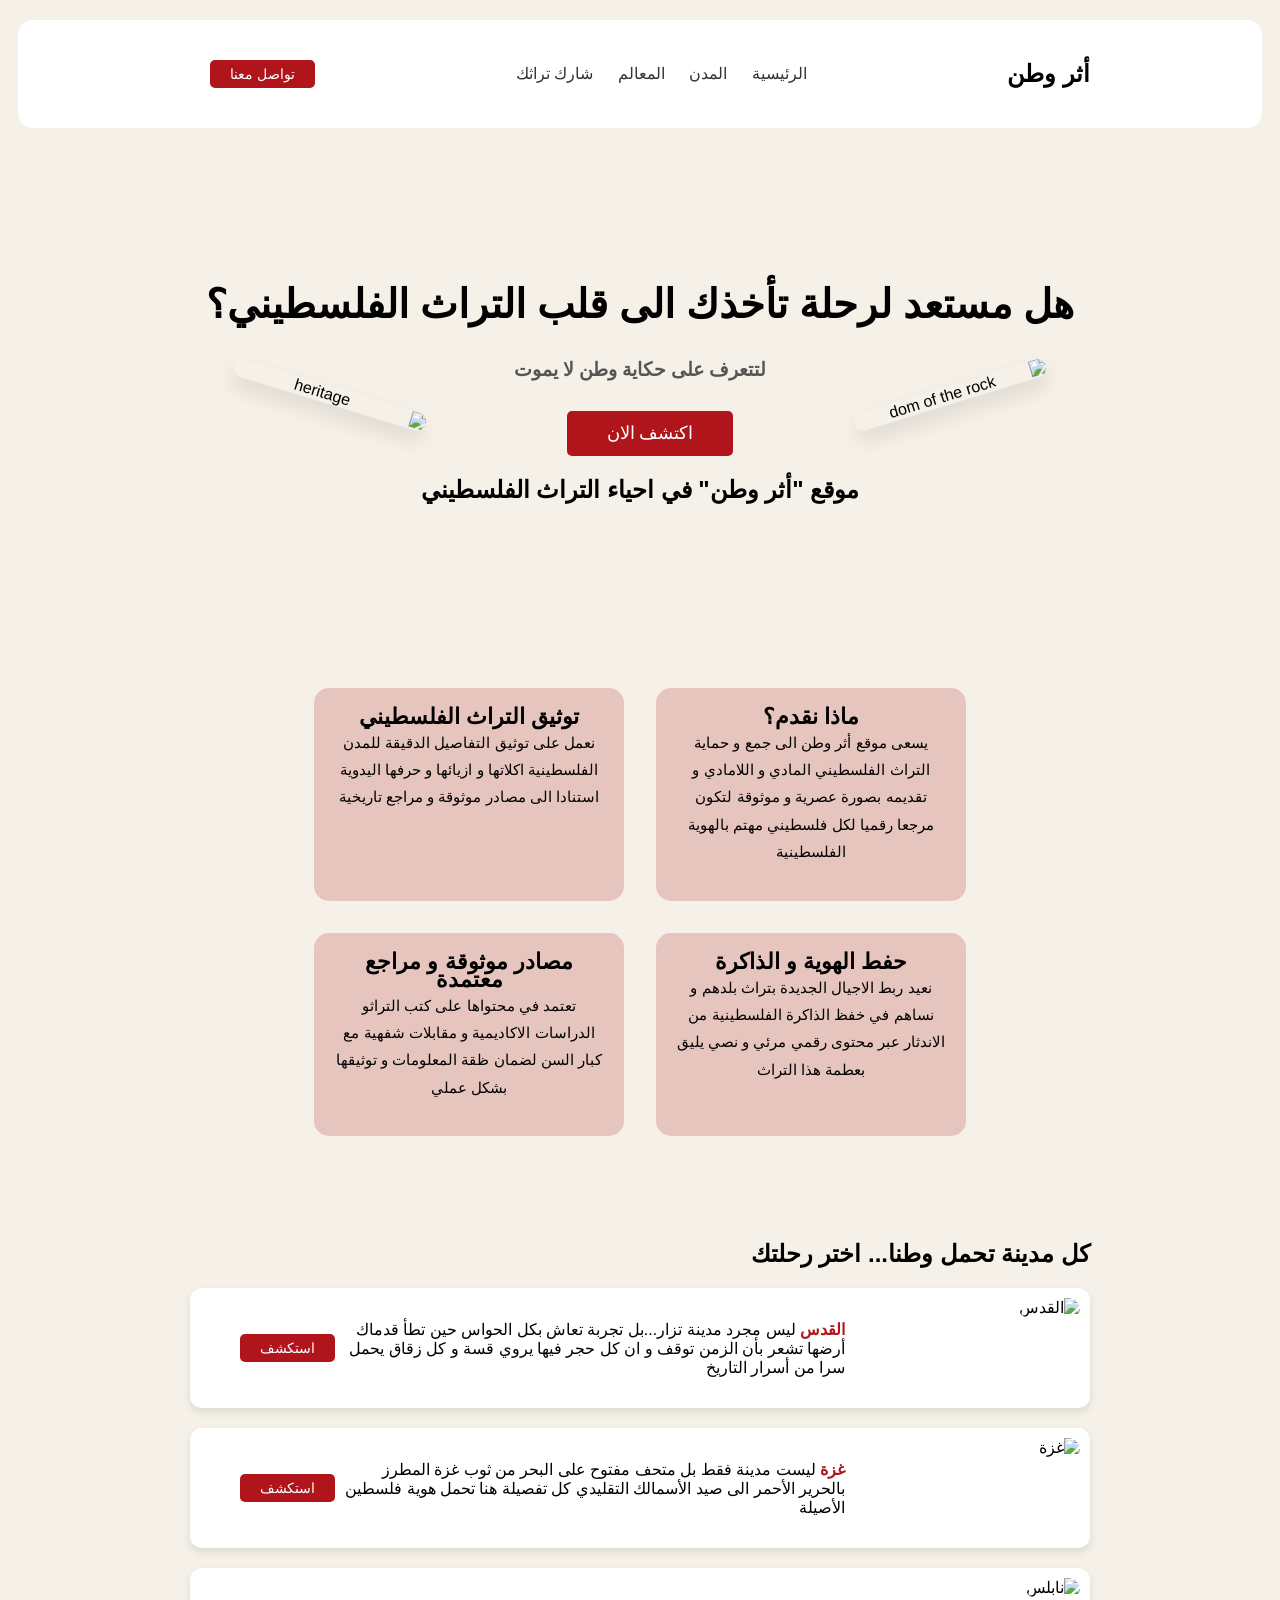
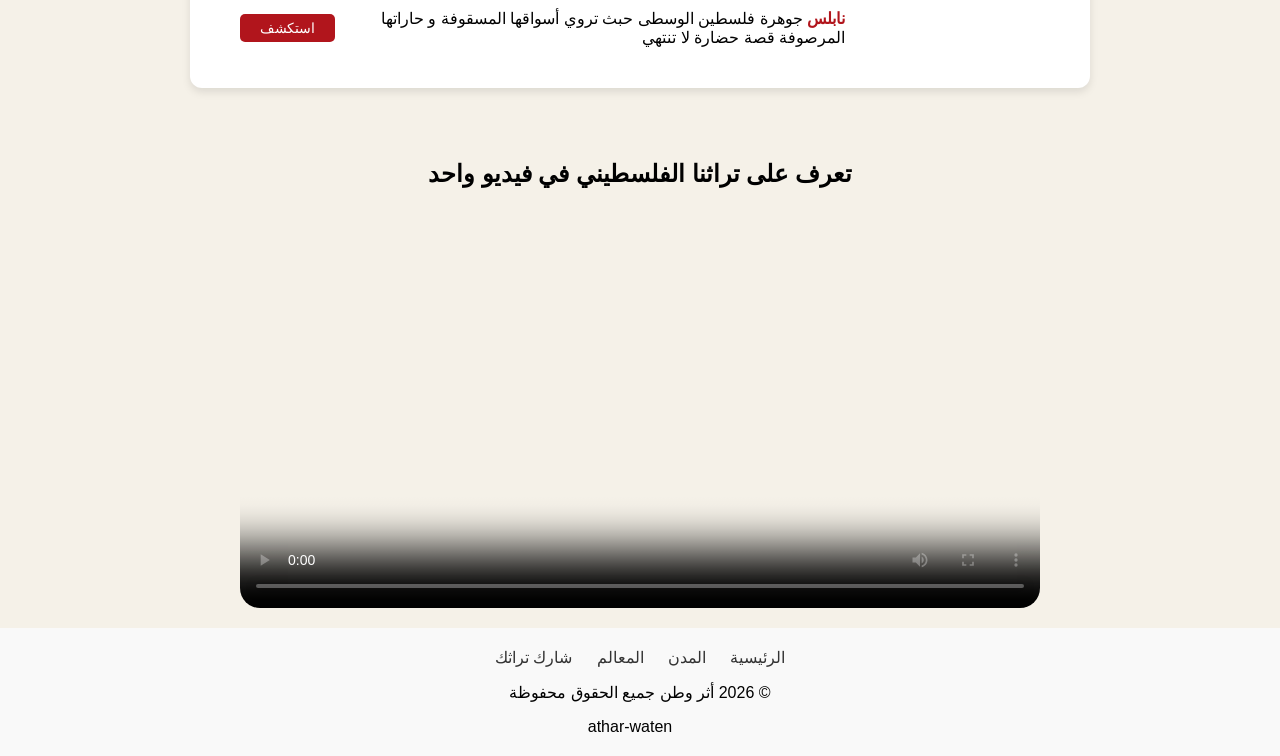
==== index.html @ 01af88df "Add files via upload" ====
<!DOCTYPE html>
<html lang="ar">
    <head>
        <meta charset="UTF-8">
        <title>أثر وطن-التراث الفلسطيني</title>
        <link rel="stylesheet" href="main.css">
    </head>
    <body>
        <header class="navbar">
            <div class="container nav-content">
                <h2>أثر وطن</h2>
                <nav>
                    <a href="#">الرئيسية</a>
                    <a href="#">المدن</a>
                    <a href="#">المعالم</a>
                    <a href="#">شارك تراثك</a>             
                </nav>
                <button class="btn">تواصل معنا</button>   
            </div>
        </header>
        <section class="hero">
            <div class="hero-section">
                <img src="C:\Users\al\Downloads\الصور\الصور\Gemini_Generated_Image_9b428v9b428v9b42.png" class="floating-img img-lift" alt="heritage">
                <img src="C:\Users\al\Downloads\الصور\الصور\Gemini_Generated_Image_sx5im3sx5im3sx5i.png" class="floating-img img-right" alt="dom of the rock">            
            
                <div class="content">
                    <h1>هل مستعد لرحلة تأخذك الى قلب التراث الفلسطيني؟</h1>
                    <h3>لتتعرف على حكاية وطن لا يموت</h3>
                    <button class="btn">اكتشف الان</button>
                    <b><h2>موقع "أثر وطن" في احياء التراث الفلسطيني</h2></b>
                </div>
            </div>
        </section> 
        <section class="features-container">
            <div class="features-grid">
                <div class="card">
                    <h3>ماذا نقدم؟</h3>
                    <p>يسعى موقع أثر وطن الى جمع و حماية التراث الفلسطيني المادي و اللامادي و تقديمه بصورة عصرية و موثوقة لتكون مرجعا رقميا لكل فلسطيني مهتم بالهوية الفلسطينية</p>
                </div>
                <div class="card">
                    <h3>توثيق التراث الفلسطيني</h3>
                    <p>نعمل على توثيق التفاصيل الدقيقة للمدن الفلسطينية اكلاتها و ازيائها و حرفها اليدوية استنادا الى مصادر موثوقة و مراجع تاريخية</p>
                </div>  
                <div class="card">
                    <h3>حفط الهوية و الذاكرة</h3>
                    <p>نعيد ربط الاجيال الجديدة بتراث بلدهم و نساهم في خفظ الذاكرة الفلسطينية من الاندثار عبر محتوى رقمي مرئي و نصي يليق بعطمة هذا التراث</p>
                </div>   
                <div class="card">
                    <h3>مصادر موثوقة و مراجع معتمدة</h3>
                    <p>تعتمد في محتواها على كتب التراثو الدراسات الاكاديمية و مقابلات شفهية مع كبار السن لضمان ظقة المعلومات و توثيقها بشكل عملي</p>
                </div>                            
            </div>
        </section>
        <section class="container">
            <h2>كل مدينة تحمل وطنا... اختر رحلتك</h2>
            <div class="city-card">
                <div class="contents">
                    <p><b>القدس </b>  ليس مجرد مدينة تزار...بل تجربة تعاش بكل الحواس حين تطأ قدماك أرضها تشعر بأن الزمن توقف و ان كل حجر فيها يروي قسة و كل زقاق يحمل سرا من أسرار التاريخ</p>
                    <button class="btn content">استكشف</button>
                </div>
                <div class="image-box">
                    <img src="C:\Users\al\Downloads\الصور\الصور\Gemini_Generated_Image_tfvt3tfvt3tfvt3t.png" alt="القدس">
                </div>
            </div>   
            <div class="city-card">
                <div class="contents">
                    <p><b>غزة </b> ليست مدينة فقط بل متحف مفتوح على البحر من ثوب غزة المطرز بالحرير الأحمر الى صيد الأسمالك التقليدي كل تفصيلة هنا تحمل هوية فلسطين الأصيلة</p>
                    <button class="btn content">استكشف</button>
                </div>
                <div class="image-box">
                    <img src="C:\Users\al\Downloads\الصور\الصور\Gemini_Generated_Image_ewq3zrewq3zrewq3.png" alt="غزة">
                </div>
            </div>  
            <div class="city-card">
                <div class="contents">
                    <p> <b>نابلس </b>جوهرة فلسطين الوسطى حبث تروي أسواقها المسقوفة و حاراتها المرصوفة قصة حضارة لا تنتهي </p>
                    <button class="btn content">استكشف</button>
                </div>
                <div class="image-box">
                    <img src="C:\Users\al\Downloads\الصور\الصور\Gemini_Generated_Image_21v16s21v16s21v1.png" alt="نابلس">
                </div>
            </div>      
        </section>  
        <section class="video-section">
            <h1 class="video-tiltle">تعرف على تراثنا الفلسطيني في فيديو واحد</h1>
            <div class="video-placeholder">
                <video controls poster="C:\Users\al\Downloads\الصور\الصور\Gemini_Generated_Image_9b428v9b428v9b42.png">
                    <source src="C:\Users\al\Downloads\الصور\الصور\12986947_3840_2160_30fps_2.mp4" type="video/mp4">
                </video>
            </div>
        </section>
        <footer class="footer">
            <div class="footer-links">
                <a href="#">الرئيسية</a>
                <a href="#">المدن</a>
                <a href="#">المعالم</a>
                <a href="#">شارك تراثك</a>    
            </div>
            <p class="copyrigh">&copy; 2026 أثر وطن جميع الحقوق محفوظة</p>
            <div class="social">
                <a href="#"><i class="fabfa-instagram"></i></a>
                <a href="#"><i class="fabfa-facebook"></i></a>
                <span>athar-waten</span>
            </div>
        </footer>
    </body>
</html>
---- main.css ----
body{
    margin: 0;
    font-family: "Cairo",sans-serif;
    background: #f5f1e8;
    direction: rtl;
}
.container{
    width: 90%;
    margin: auto;
}
.navbar{
    padding: 10px 5;
    background: white;

    margin: 18px;
    justify-content: space-between;
    align-items: center;
    border-radius: 15px;
}
.nav-content{
    display: flex;
    justify-content: space-between;
    align-items: center;
}
nav a{
    margin: 0 10px;
    text-decoration: none;
    color: #333;
}
.container a:hover{
    color: #b1151c;
}
.btn{
    background: #b1151c;
    color: white;
    border-radius: 8px;
    border: none;
    padding: 10px 20px;
    margin-left: 20px;
    cursor: pointer;
}
.hero-section{
    margin-top: 16px;
    margin-bottom: 32px;
    position: relative;
    text-align: center;
    padding: 100px 20px;
    overflow: hidden;
}
.hero-section h1{
    font-size: 2.5rem;
    margin-bottom: 32px;
    margin-top: 32;
}
.hero-section h3{
    color: #555;
    margin-bottom: 30px;
}
.content .btn{
    padding: 12px 40px;
    font-size: 1.1rem;
}
.floating-img{
    position: absolute;
    width: 200px;
    border-radius: 12px;
    box-shadow: 0 10px 20px rgba(0,0,0,0.1);
    z-index: -1;
}
.img-lift{
    top: 50%;
    left: 18%;
    transform: rotate(17deg);
}
.img-right{
    top: 50%;
    right: 18%;
    transform: rotate(-17deg);
}
.features-container{
    max-width: 1100px;
    margin: 0 auto padding 32px 32px;
    padding-left: 250px;
    padding-right: 250px;
}
.features-grid{
    display: grid;
    grid-template-columns: repeat(2,1fr);
    gap: 32px;
    margin: 32px 32px;
    padding: 32px;
}
.card{
    background-color: #b1151c;
    background-color: rgba(177, 21,28, 0.2);
    padding: 20px;
    flex-direction: column;
    border-radius: 15px;
    text-align: center;
    transition: transform 0.3s ease;
}
.card h3{
    margin-top: 0;
    margin-bottom: 3px;
    line-height: .8;
    color: #000000;
    font-size: 1.4rem;
    text-align: center;
}
.card p{
    margin-top: 0;
    color: #000000;
    line-height: 1.8;
    font-size: 0.95rem;
}
.container{
    max-width: 900px;
    margin: 20px auto;
    padding: 20px;
}
.city-card{
    display: flex;
    flex-direction: row-reverse;
    background: #fff;
    border-radius: 12px;
    margin-bottom: 20px;
    margin-top: 20px;
    padding: 10px;
    box-shadow: 0 4px 8px rgba(0,0,0,0.1);
    align-items: center;
    direction: rtl;
}
.contents{
    flex: 2;
    padding-left: 20px;
    padding-right: 30px;
}
.contents p b{
    color: #b1151c;
    font-weight: bold;
}
.image-box{
    width: 200px;
    height: 100px;
    overflow: hidden;
    border-radius: 12px;
    flex-shrink: 0;
}
.image-box img{
    width: 100%;
    height: 100px;
    border-radius: 8px;
    object-fit: cover;
}
.city-card{
    display: flex;
    direction: rtl;
    justify-content: space-between;
    gap: 5px;
    flex: 1;
    text-align: right;
}
.contents{
    display: flex;
    align-items: center;
    margin: 0;
    flex: 1;
}
.btn{
    background-color: #b1151c;
    color: white;
    padding: 6px 20px;
    height: fit-content;
    text-decoration: none;
    border-radius: 5px;
    white-space: nowrap;
    font-size: 14px;
}
.video-section{
    width: 70%;
    max-width: 800px;
    margin: 20px auto;
    margin-top: 32px;
    text-align: center ;
    
}
.video-title{
    font-size: 28px;
    color: #333;
    margin-bottom: 30px;
    font-weight: bold;
    margin-right: 32px;
    
}
.video-placeholder img{
    max-width: 800px;
    margin: 0 auto;
    border-radius: 20px;
    overflow: hidden;

}
.video-placeholder video{
    width: 100%;
    display: block;
    border-radius: 20px;
}
.footer{
    text-align: center;
    padding: 20px;
    background-color: #f9f9f9;
    direction: rtl;
    font-family: Arial, Helvetica, sans-serif;
}
.footer-links{
    margin-bottom: 10px;
}
.footer-links a{
    margin: 0 10px;
    text-decoration: none;
    color: #333;
    font-size: 16px;
}
.footer-links a:hover{
    color: #b1151c;
}
.copyright{
    font-size: 14px;
    color: #777;
    margin: 10px 0;
}
.social{
    display: flex;
    justify-content: center;
    align-items: center;
    gap: 10px;
}
.social i{
    font-size: 18px;
    color: #333;
    cursor: pointer;
}
.social i:hover{
    color: #b1151c;
}
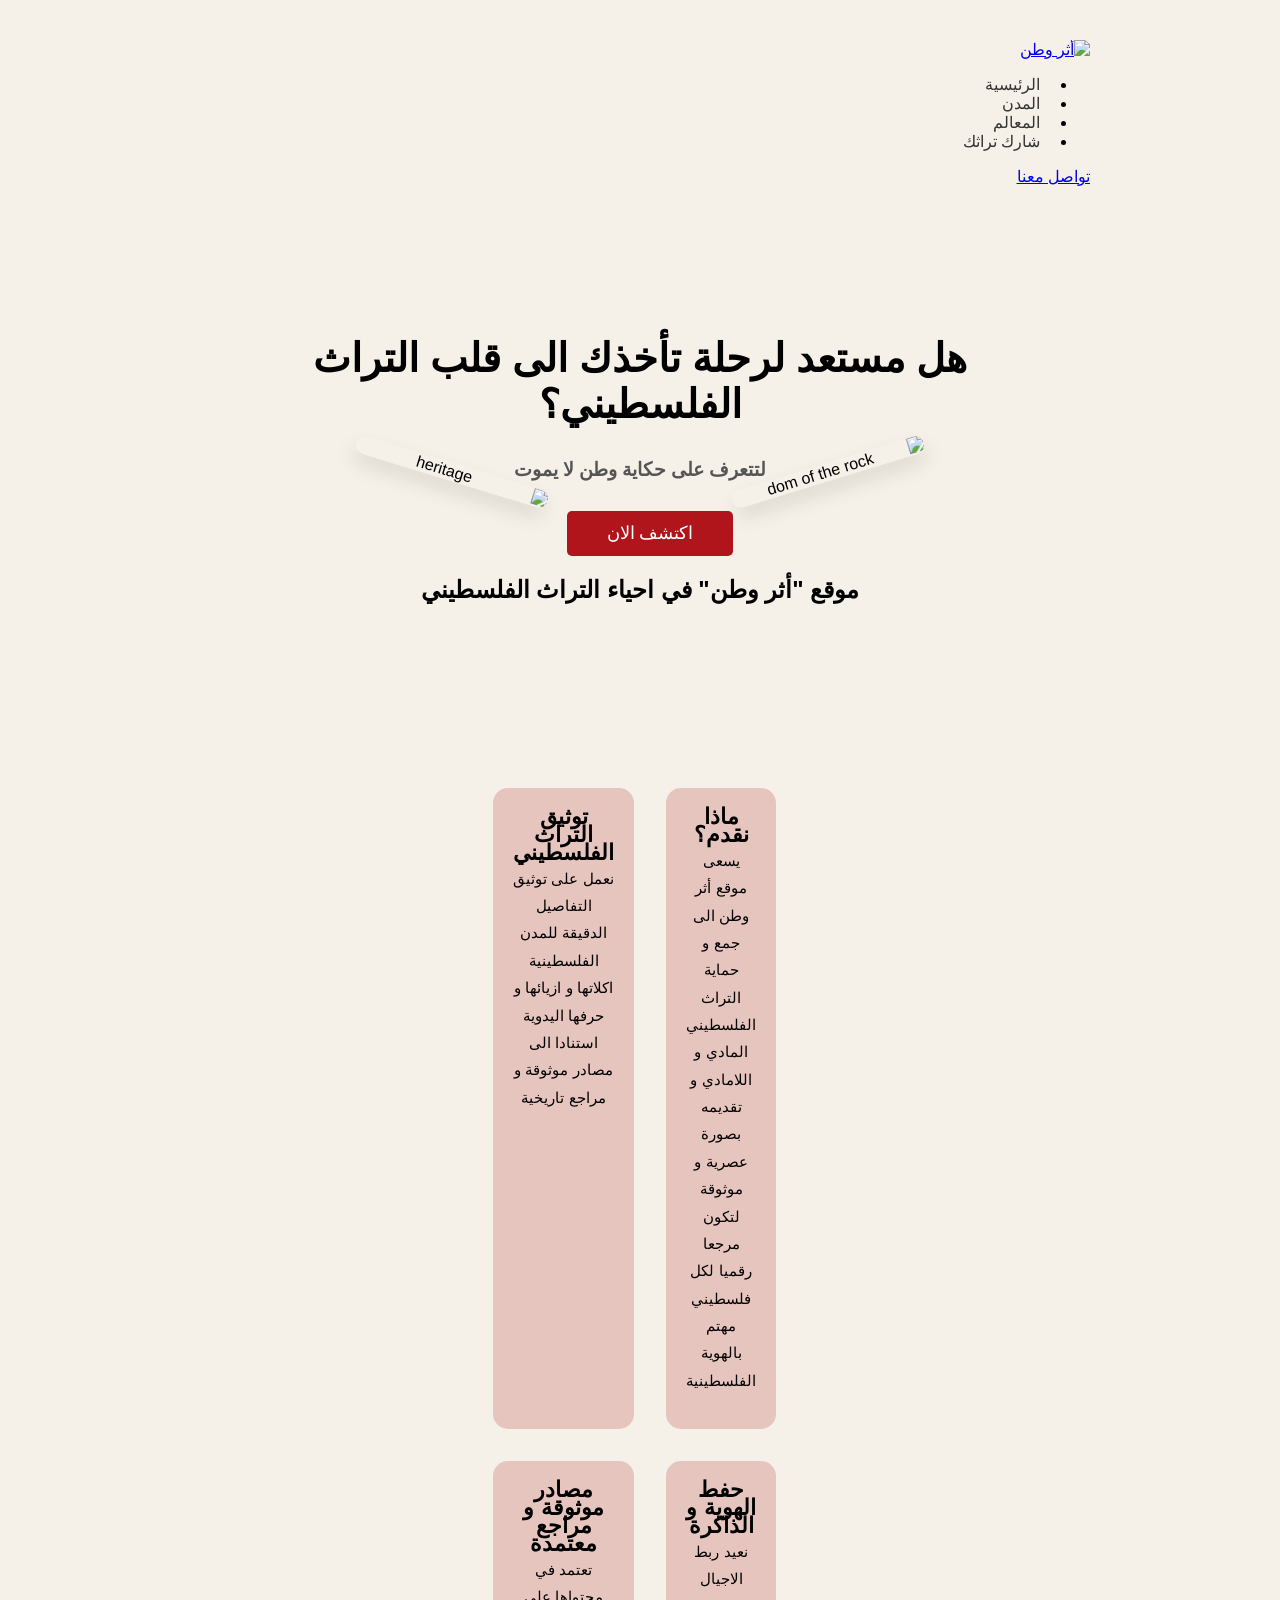
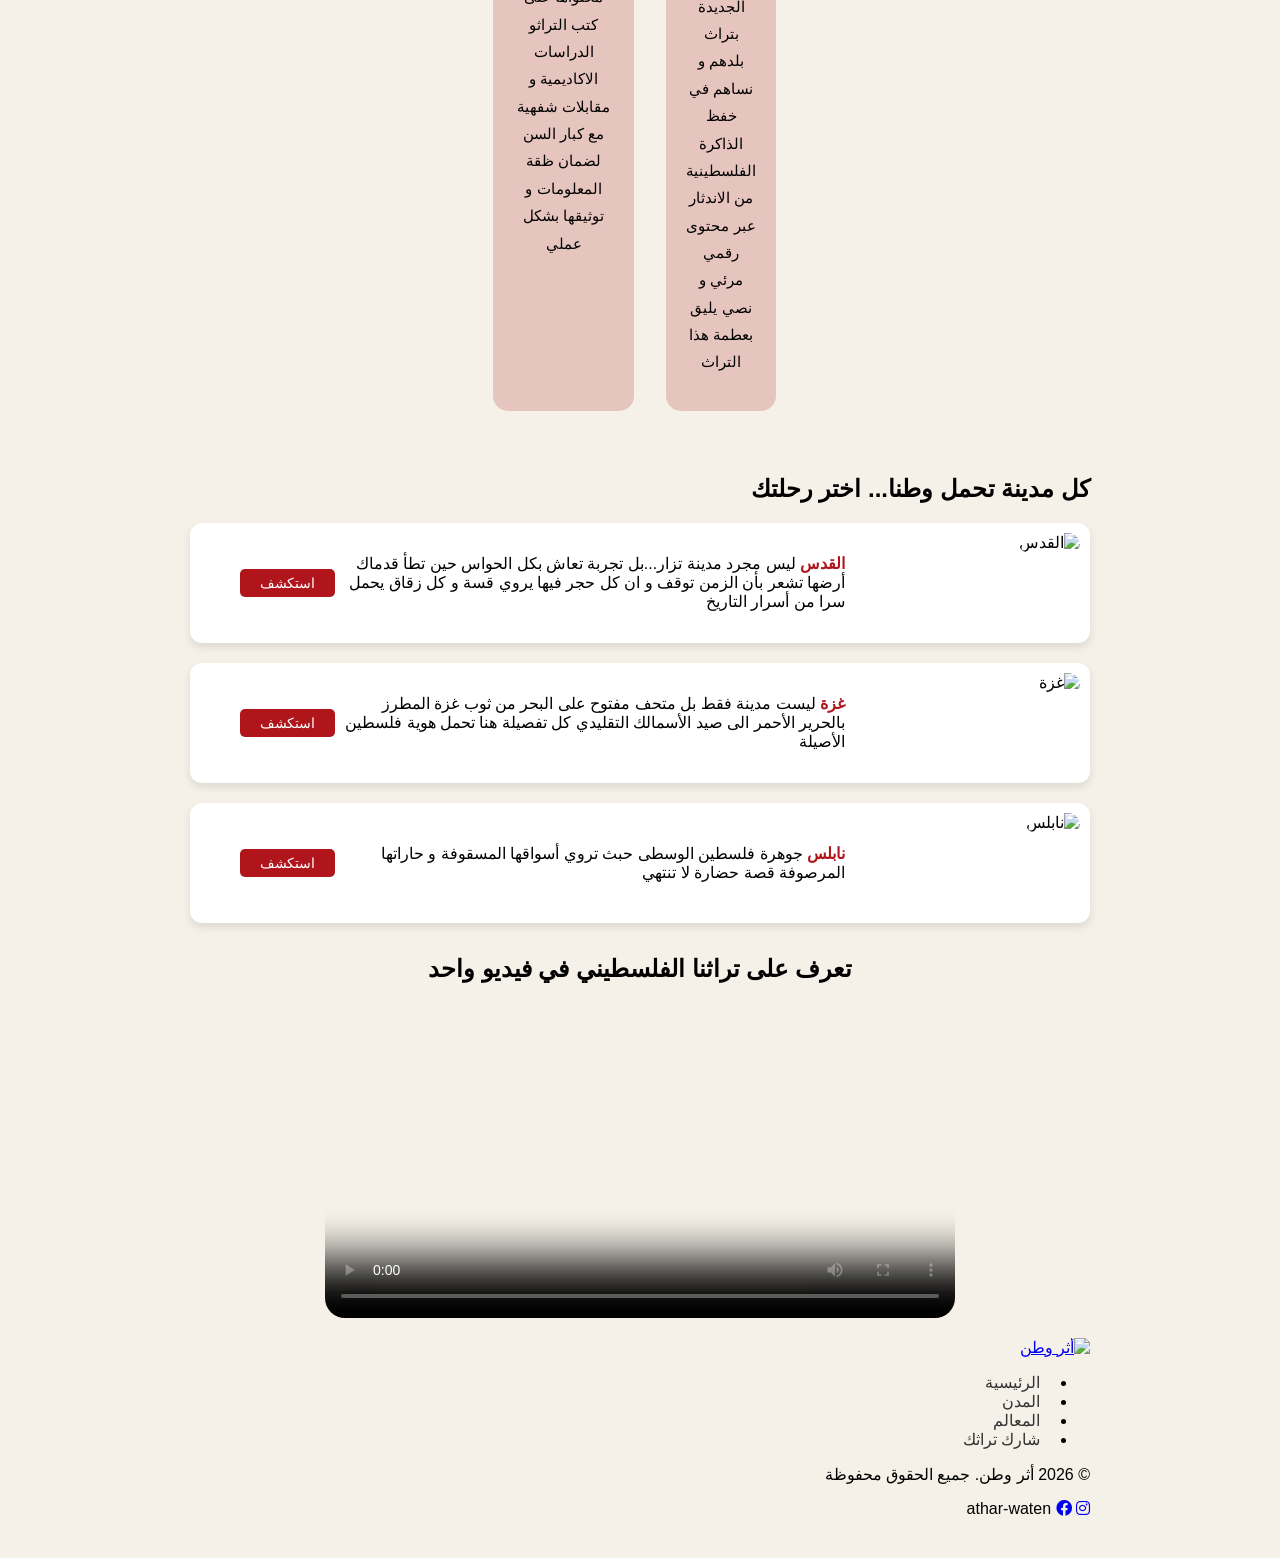
==== commit 15cec577: "Add files via upload" ====
--- a/index.html
+++ b/index.html
@@ -1,22 +1,38 @@
+
 <!DOCTYPE html>
-<html lang="ar">
-    <head>
-        <meta charset="UTF-8">
-        <title>أثر وطن-التراث الفلسطيني</title>
-        <link rel="stylesheet" href="main.css">
-    </head>
-    <body>
-        <header class="navbar">
-            <div class="container nav-content">
-                <h2>أثر وطن</h2>
-                <nav>
-                    <a href="#">الرئيسية</a>
-                    <a href="#">المدن</a>
-                    <a href="#">المعالم</a>
-                    <a href="#">شارك تراثك</a>             
-                </nav>
-                <button class="btn">تواصل معنا</button>   
+<html lang="ar" dir="rtl">
+<head>
+    <meta charset="UTF-8">
+    <meta name="viewport" content="width=device-width, initial-scale=1.0">
+    <meta name="descreption" content="">
+    <meta name="outher" content="">
+    <meta name="keywords" content="">
+    <meta http-equiv="X-UA-compatible" content="IE=edge">
+    <title>أثر وطن - معالم فلسطين</title>
+    <link rel="icon" type="image/png" href="images/logos.png">
+    <link rel="stylesheet" href="https://cdn.jsdelivr.net/npm/bootstrap@5.3.0/dist/css/bootstrap.rtl.min.css">
+    <link rel="stylesheet" href="https://cdnjs.cloudflare.com/ajax/libs/font-awesome/6.0.0/css/all.min.css">
+    <link rel="stylesheet" href="main.css">
+
+</head>
+
+<body>
+
+    <div class="container">
+        <!-- Header -->
+        <header>
+            <div class="logo">
+                <a href="#"><img src="images/logos.png" alt="أثر وطن"></a>
             </div>
+            <nav class="navbarr">
+                <ul>
+                    <li><a href="#">الرئيسية</a></li>
+                    <li><a href="#">المدن</a></li>
+                    <li><a href="#">المعالم</a></li>
+                    <li><a href="#">شارك تراثك</a></li>
+                </ul>
+            </nav>
+            <a href="#" class="btn-contact">تواصل معنا</a>
         </header>
         <section class="hero">
             <div class="hero-section">
@@ -51,7 +67,7 @@
                 </div>                            
             </div>
         </section>
-        <section class="container">
+        <section class="container2">
             <h2>كل مدينة تحمل وطنا... اختر رحلتك</h2>
             <div class="city-card">
                 <div class="contents">
@@ -89,19 +105,28 @@
                 </video>
             </div>
         </section>
-        <footer class="footer">
-            <div class="footer-links">
-                <a href="#">الرئيسية</a>
-                <a href="#">المدن</a>
-                <a href="#">المعالم</a>
-                <a href="#">شارك تراثك</a>    
+        <footer>
+            <div class="footer-top">
+                <div class="logo">
+                <a href="#"><img src="images/logos.png" alt="أثر وطن"></a>
+                </div>
+                <nav class="navbarr">
+                    <ul>
+                        <li><a href="#">الرئيسية</a></li>
+                        <li><a href="#">المدن</a></li>
+                        <li><a href="#">المعالم</a></li>
+                        <li><a href="#">شارك تراثك</a></li>
+                    </ul>
+                </nav>
             </div>
-            <p class="copyrigh">&copy; 2026 أثر وطن جميع الحقوق محفوظة</p>
-            <div class="social">
-                <a href="#"><i class="fabfa-instagram"></i></a>
-                <a href="#"><i class="fabfa-facebook"></i></a>
+            <p>&copy; 2026 أثر وطن. جميع الحقوق محفوظة</p>
+            <div class="social-links">
+                <a href="#"><i class="fab fa-instagram"></i></a>
+                <a href="#"><i class="fab fa-facebook"></i></a>
                 <span>athar-waten</span>
             </div>
         </footer>
-    </body>
+    </div>
+
+</body>
 </html>
